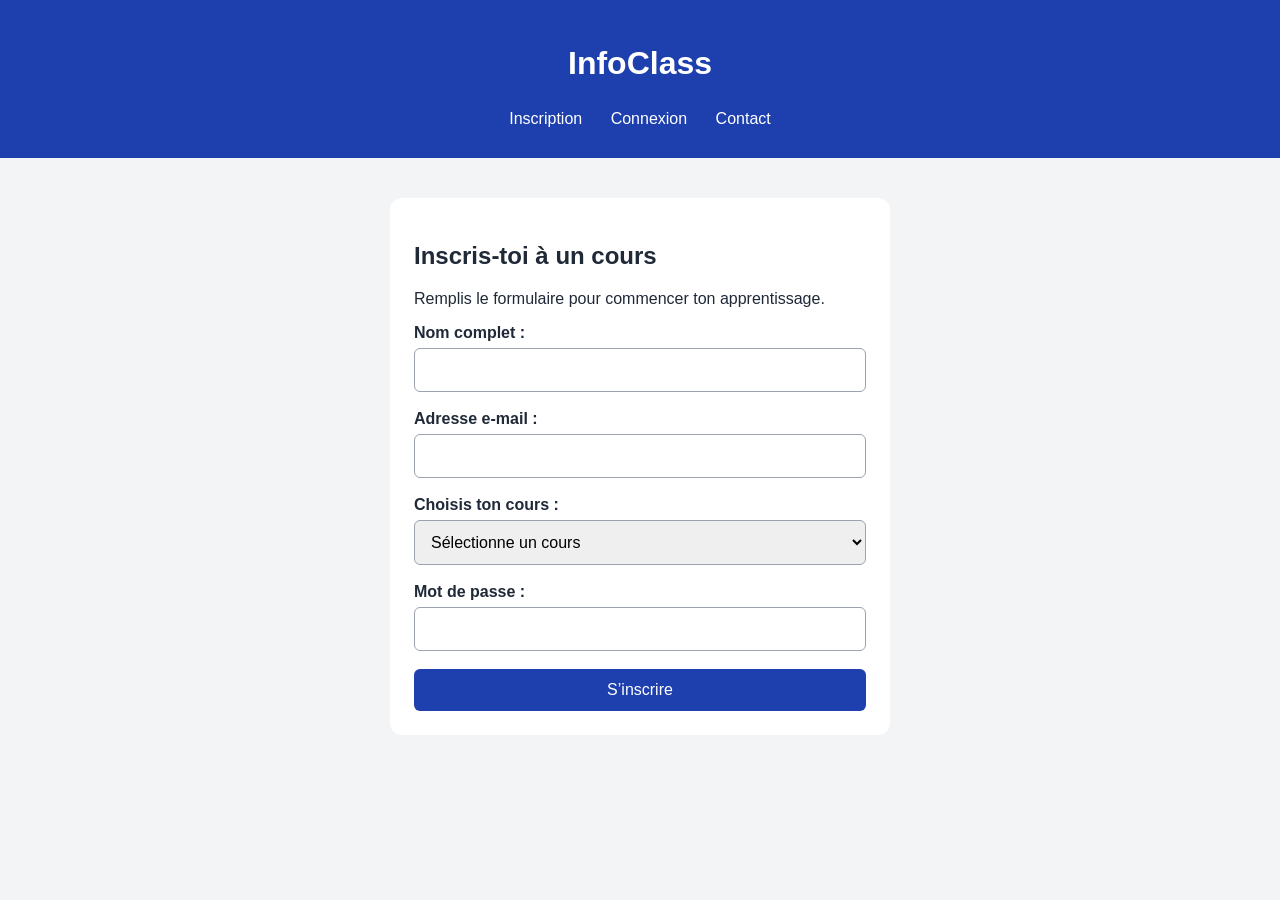
==== index.html @ 31857bf5 "Créer les trois pages et leurs formulaires" ====
<!DOCTYPE html>
<html lang="fr">
<head>
    <meta charset="UTF-8">
    <meta name="viewport" content="width=device-width, initial-scale=1.0">
    <title>Inscription - InfoClass</title>
    <link rel="stylesheet" href="style.css">
</head>
<body>
    <header>
        <h1>InfoClass</h1>

        <nav>
            <a href="index.html">Inscription</a>
            <a href="connexion.html">Connexion</a>
            <a href="contact.html">Contact</a>
        </nav>
    </header>

    <main>
        <h2>Inscris-toi à un cours</h2>
        <p>Remplis le formulaire pour commencer ton apprentissage.</p>
        <form>
    <div>
        <label for="nom">Nom complet :</label>
        <input type="text" id="nom" name="nom" required>
    </div>

    <div>
        <label for="email">Adresse e-mail :</label>
        <input type="email" id="email" name="email" required>
    </div>
    <div>
    <label for="cours">Choisis ton cours :</label>
    <select id="cours" name="cours" required>
        <option value="">Sélectionne un cours</option>
        <option value="html-css">HTML et CSS</option>
        <option value="javascript">JavaScript</option>
        <option value="bureautique">Bureautique</option>
    </select>
</div>

<div>
    <label for="mot-de-passe">Mot de passe :</label>
    <input
        type="password"
        id="mot-de-passe"
        name="motDePasse"
        minlength="8"
        required
    >
</div>

    <button type="submit">S’inscrire</button>
</form>

    </main>
    <script src="script.js"></script>
</body>
</html>
---- style.css ----
body {
    font-family: Arial, sans-serif;
    margin: 0;
    background-color: #f3f4f6;
    color: #1f2937;
}

header {
    background-color: #1e40af;
    color: white;
    text-align: center;
    padding: 24px;
}

nav a {
    color: white;
    text-decoration: none;
    display: inline-block;
    margin: 6px 12px;
}

nav a:hover {
    text-decoration: underline;
}

main {
    max-width: 500px;
    margin: 40px auto;
    padding: 24px;
    background-color: white;
    border-radius: 12px;
}
* {
    box-sizing: border-box;
}

form div {
    margin-bottom: 18px;
}

label {
    display: block;
    margin-bottom: 6px;
    font-weight: bold;
}

input,
select,
textarea {
    width: 100%;
    padding: 12px;
    border: 1px solid #9ca3af;
    border-radius: 6px;
    font: inherit;
}

textarea {
    resize: vertical;
}

input:focus,
select:focus,
textarea:focus {
    outline: 3px solid #2563eb;
    outline-offset: 2px;
}

button {
    width: 100%;
    padding: 12px;
    background-color: #1e40af;
    color: white;
    border: none;
    border-radius: 6px;
    font: inherit;
    cursor: pointer;
}

button:hover {
    background-color: #1e3a8a;
}
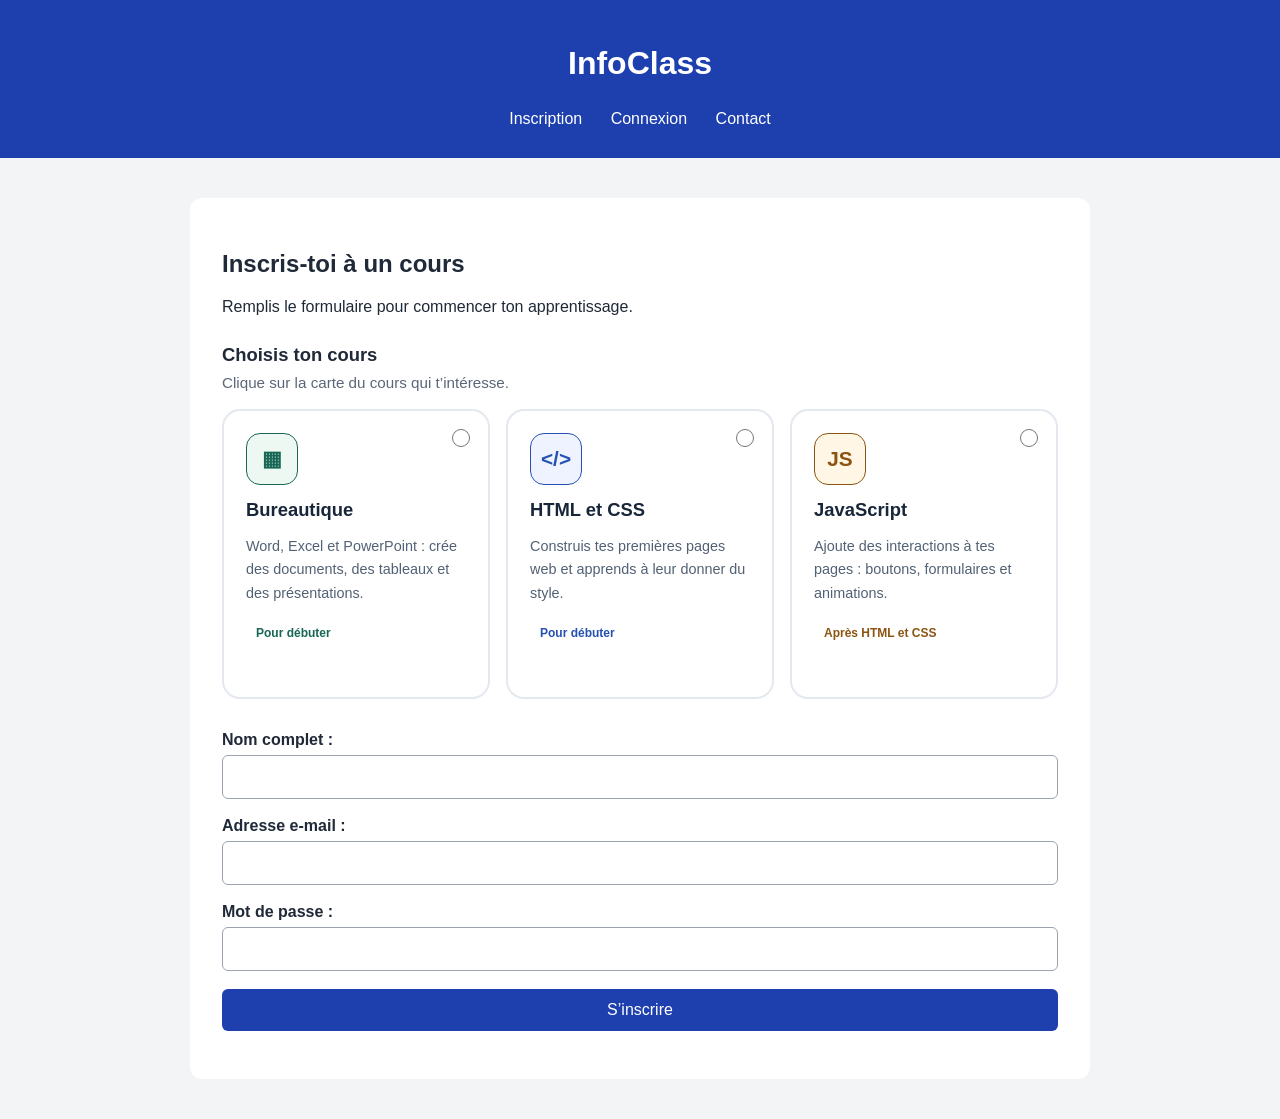
==== commit d6115d55: "Add files via upload" ====
--- a/index.html
+++ b/index.html
@@ -6,7 +6,7 @@
     <title>Inscription - InfoClass</title>
     <link rel="stylesheet" href="style.css">
 </head>
-<body>
+<body data-page="inscription">
     <header>
         <h1>InfoClass</h1>
 
@@ -21,40 +21,62 @@
         <h2>Inscris-toi à un cours</h2>
         <p>Remplis le formulaire pour commencer ton apprentissage.</p>
         <form>
+    <fieldset class="choix-cours">
+      <legend>Choisis ton cours</legend>
+      <p class="aide-cours">Clique sur la carte du cours qui t’intéresse.</p>
+      <div class="grille-cours">
+        <label class="carte-cours" style="--accent: #186755; --teinte: #edf8f3">
+          <input type="radio" name="cours" value="bureautique" required>
+          <span class="icone-cours" aria-hidden="true">▦</span>
+          <span class="titre-cours">Bureautique</span>
+          <span class="description-cours">Word, Excel et PowerPoint : crée des documents, des tableaux et des présentations.</span>
+          <span class="niveau-cours">Pour débuter</span>
+          <span class="selection-cours" aria-hidden="true">✓ Cours sélectionné</span>
+        </label>
+        <label class="carte-cours" style="--accent: #2551b2; --teinte: #eef3ff">
+          <input type="radio" name="cours" value="html-css" required>
+          <span class="icone-cours" aria-hidden="true">&lt;/&gt;</span>
+          <span class="titre-cours">HTML et CSS</span>
+          <span class="description-cours">Construis tes premières pages web et apprends à leur donner du style.</span>
+          <span class="niveau-cours">Pour débuter</span>
+          <span class="selection-cours" aria-hidden="true">✓ Cours sélectionné</span>
+        </label>
+        <label class="carte-cours" style="--accent: #8b5411; --teinte: #fff6e6">
+          <input type="radio" name="cours" value="javascript" required>
+          <span class="icone-cours" aria-hidden="true">JS</span>
+          <span class="titre-cours">JavaScript</span>
+          <span class="description-cours">Ajoute des interactions à tes pages : boutons, formulaires et animations.</span>
+          <span class="niveau-cours">Après HTML et CSS</span>
+          <span class="selection-cours" aria-hidden="true">✓ Cours sélectionné</span>
+        </label>
+      </div>
+    </fieldset>
     <div>
         <label for="nom">Nom complet :</label>
-        <input type="text" id="nom" name="nom" required>
+        <input type="text" id="nom" name="nom" maxlength="100" autocomplete="name" required>
     </div>
 
     <div>
         <label for="email">Adresse e-mail :</label>
-        <input type="email" id="email" name="email" required>
+        <input type="email" id="email" name="email" maxlength="254" autocomplete="email" required>
     </div>
-    <div>
-    <label for="cours">Choisis ton cours :</label>
-    <select id="cours" name="cours" required>
-        <option value="">Sélectionne un cours</option>
-        <option value="html-css">HTML et CSS</option>
-        <option value="javascript">JavaScript</option>
-        <option value="bureautique">Bureautique</option>
-    </select>
-</div>
+
 
 <div>
     <label for="mot-de-passe">Mot de passe :</label>
     <input
         type="password"
         id="mot-de-passe"
-        name="motDePasse"
+        name="motDePasse" autocomplete="new-password" maxlength="128"
         minlength="8"
         required
     >
 </div>
 
     <button type="submit">S’inscrire</button>
-</form>
+</form><p id="statut" class="statut" role="status" aria-live="polite"></p>
 
     </main>
-    <script src="script.js"></script>
+    <script src="config.js"></script><script src="script.js"></script>
 </body>
-</html>+</html>
--- a/style.css
+++ b/style.css
@@ -1,81 +1,112 @@
-body {
-    font-family: Arial, sans-serif;
-    margin: 0;
-    background-color: #f3f4f6;
-    color: #1f2937;
+body {
+    font-family: Arial, sans-serif;
+    margin: 0;
+    background-color: #f3f4f6;
+    color: #1f2937;
+}
+
+header {
+    background-color: #1e40af;
+    color: white;
+    text-align: center;
+    padding: 24px;
+}
+
+nav a {
+    color: white;
+    text-decoration: none;
+    display: inline-block;
+    margin: 6px 12px;
+}
+
+nav a:hover {
+    text-decoration: underline;
+}
+
+main {
+    max-width: 500px;
+    margin: 40px auto;
+    padding: 24px;
+    background-color: white;
+    border-radius: 12px;
+}
+* {
+    box-sizing: border-box;
+}
+
+form div {
+    margin-bottom: 18px;
+}
+
+label {
+    display: block;
+    margin-bottom: 6px;
+    font-weight: bold;
+}
+
+input,
+select,
+textarea {
+    width: 100%;
+    padding: 12px;
+    border: 1px solid #9ca3af;
+    border-radius: 6px;
+    font: inherit;
+}
+
+textarea {
+    resize: vertical;
+}
+
+input:focus,
+select:focus,
+textarea:focus {
+    outline: 3px solid #2563eb;
+    outline-offset: 2px;
+}
+
+button {
+    width: 100%;
+    padding: 12px;
+    background-color: #1e40af;
+    color: white;
+    border: none;
+    border-radius: 6px;
+    font: inherit;
+    cursor: pointer;
+}
+
+button:hover {
+    background-color: #1e3a8a;
+}.statut { line-height: 1.6; overflow-wrap: anywhere; }
+.erreur { color: #a41616; }
+button:disabled { opacity: .65; cursor: wait; }
+main { width: calc(100% - 32px); }
+dt { font-weight: bold; margin-top: 20px; }
+dd { margin: 8px 0; overflow-wrap: anywhere; }
+[hidden] { display: none !important; }
+
+/* Cartes de sélection des cours */
+body[data-page="inscription"] main { max-width: 900px; padding: 32px; }
+.choix-cours { border: 0; padding: 0; margin: 28px 0 32px; min-width: 0; }
+.choix-cours legend { font-size: 1.15rem; font-weight: 700; padding: 0; }
+.aide-cours { color: #5b6678; font-size: .95rem; margin: 8px 0 18px; }
+form .grille-cours { display: grid; grid-template-columns: repeat(3, minmax(0, 1fr)); gap: 16px; margin: 0; }
+.carte-cours { position: relative; display: flex; flex-direction: column; align-items: flex-start; gap: 14px; margin: 0; padding: 22px; border: 2px solid #e4e8ef; border-radius: 18px; cursor: pointer; background: #fff; transition: border-color .18s, background .18s, box-shadow .18s; }
+.carte-cours:hover { border-color: var(--accent); background: var(--teinte); }
+.carte-cours:has(input:checked) { border-color: var(--accent); background: var(--teinte); box-shadow: 0 5px 18px #172b4d10; }
+.carte-cours:focus-within { outline: 3px solid #2563eb; outline-offset: 4px; }
+.carte-cours input { position: absolute; top: 18px; right: 18px; width: 18px; height: 18px; padding: 0; margin: 0; accent-color: var(--accent); }
+.carte-cours input:focus { outline: none; }
+.icone-cours { width: 52px; height: 52px; display: grid; place-items: center; background: var(--teinte); color: var(--accent); border: 1px solid currentColor; border-radius: 14px; font-size: 1.3rem; font-weight: 800; }
+.titre-cours { font-size: 1.15rem; color: #182639; }
+.description-cours { font-size: .9rem; line-height: 1.65; color: #526174; font-weight: 400; }
+.niveau-cours { margin-top: auto; padding: 6px 10px; background: #ffffffb8; border-radius: 20px; color: var(--accent); font-size: .75rem; }
+.selection-cours { color: var(--accent); font-size: .78rem; visibility: hidden; }
+.carte-cours input:checked ~ .selection-cours { visibility: visible; }
+@media (max-width: 680px) {
+  form .grille-cours { grid-template-columns: 1fr; }
+  body[data-page="inscription"] main { padding: 22px; margin: 24px auto; }
+  .carte-cours { gap: 10px; }
 }
-
-header {
-    background-color: #1e40af;
-    color: white;
-    text-align: center;
-    padding: 24px;
-}
-
-nav a {
-    color: white;
-    text-decoration: none;
-    display: inline-block;
-    margin: 6px 12px;
-}
-
-nav a:hover {
-    text-decoration: underline;
-}
-
-main {
-    max-width: 500px;
-    margin: 40px auto;
-    padding: 24px;
-    background-color: white;
-    border-radius: 12px;
-}
-* {
-    box-sizing: border-box;
-}
-
-form div {
-    margin-bottom: 18px;
-}
-
-label {
-    display: block;
-    margin-bottom: 6px;
-    font-weight: bold;
-}
-
-input,
-select,
-textarea {
-    width: 100%;
-    padding: 12px;
-    border: 1px solid #9ca3af;
-    border-radius: 6px;
-    font: inherit;
-}
-
-textarea {
-    resize: vertical;
-}
-
-input:focus,
-select:focus,
-textarea:focus {
-    outline: 3px solid #2563eb;
-    outline-offset: 2px;
-}
-
-button {
-    width: 100%;
-    padding: 12px;
-    background-color: #1e40af;
-    color: white;
-    border: none;
-    border-radius: 6px;
-    font: inherit;
-    cursor: pointer;
-}
-
-button:hover {
-    background-color: #1e3a8a;
-}+@media (prefers-reduced-motion: reduce) { .carte-cours { transition: none; } }
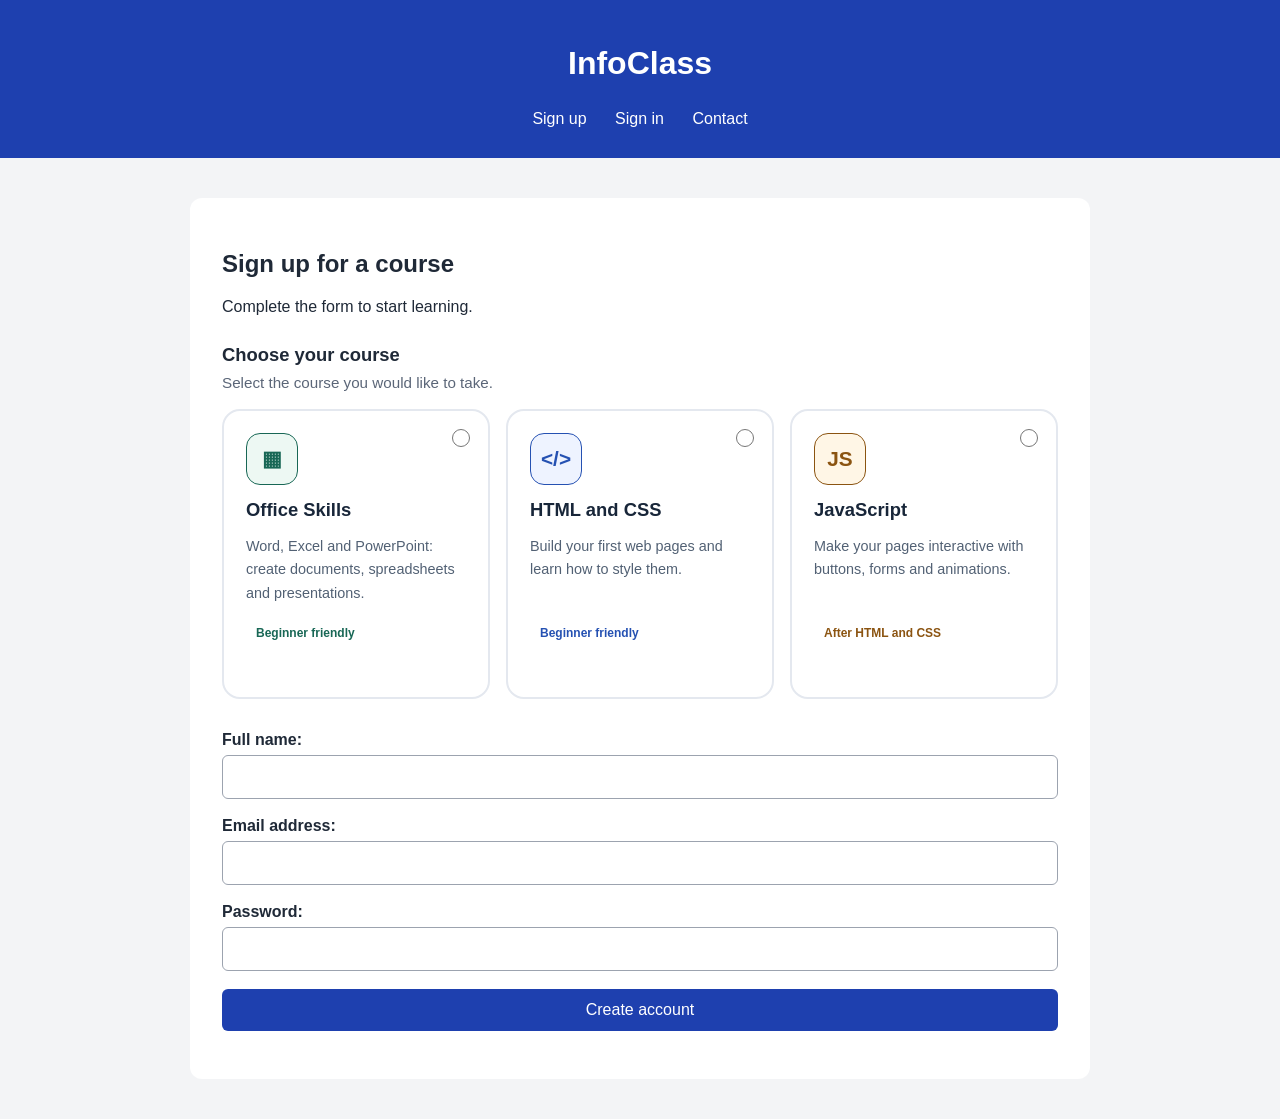
==== commit ca72042f: "Add files via upload" ====
--- a/index.html
+++ b/index.html
@@ -1,9 +1,9 @@
 <!DOCTYPE html>
-<html lang="fr">
+<html lang="en">
 <head>
     <meta charset="UTF-8">
     <meta name="viewport" content="width=device-width, initial-scale=1.0">
-    <title>Inscription - InfoClass</title>
+    <title>Sign up - InfoClass</title>
     <link rel="stylesheet" href="style.css">
 </head>
 <body data-page="inscription">
@@ -11,59 +11,59 @@
         <h1>InfoClass</h1>
 
         <nav>
-            <a href="index.html">Inscription</a>
-            <a href="connexion.html">Connexion</a>
+            <a href="index.html">Sign up</a>
+            <a href="connexion.html">Sign in</a>
             <a href="contact.html">Contact</a>
         </nav>
     </header>
 
     <main>
-        <h2>Inscris-toi à un cours</h2>
-        <p>Remplis le formulaire pour commencer ton apprentissage.</p>
+        <h2>Sign up for a course</h2>
+        <p>Complete the form to start learning.</p>
         <form>
     <fieldset class="choix-cours">
-      <legend>Choisis ton cours</legend>
-      <p class="aide-cours">Clique sur la carte du cours qui t’intéresse.</p>
+      <legend>Choose your course</legend>
+      <p class="aide-cours">Select the course you would like to take.</p>
       <div class="grille-cours">
         <label class="carte-cours" style="--accent: #186755; --teinte: #edf8f3">
           <input type="radio" name="cours" value="bureautique" required>
           <span class="icone-cours" aria-hidden="true">▦</span>
-          <span class="titre-cours">Bureautique</span>
-          <span class="description-cours">Word, Excel et PowerPoint : crée des documents, des tableaux et des présentations.</span>
-          <span class="niveau-cours">Pour débuter</span>
-          <span class="selection-cours" aria-hidden="true">✓ Cours sélectionné</span>
+          <span class="titre-cours">Office Skills</span>
+          <span class="description-cours">Word, Excel and PowerPoint: create documents, spreadsheets and presentations.</span>
+          <span class="niveau-cours">Beginner friendly</span>
+          <span class="selection-cours" aria-hidden="true">✓ Course selected</span>
         </label>
         <label class="carte-cours" style="--accent: #2551b2; --teinte: #eef3ff">
           <input type="radio" name="cours" value="html-css" required>
           <span class="icone-cours" aria-hidden="true">&lt;/&gt;</span>
-          <span class="titre-cours">HTML et CSS</span>
-          <span class="description-cours">Construis tes premières pages web et apprends à leur donner du style.</span>
-          <span class="niveau-cours">Pour débuter</span>
-          <span class="selection-cours" aria-hidden="true">✓ Cours sélectionné</span>
+          <span class="titre-cours">HTML and CSS</span>
+          <span class="description-cours">Build your first web pages and learn how to style them.</span>
+          <span class="niveau-cours">Beginner friendly</span>
+          <span class="selection-cours" aria-hidden="true">✓ Course selected</span>
         </label>
         <label class="carte-cours" style="--accent: #8b5411; --teinte: #fff6e6">
           <input type="radio" name="cours" value="javascript" required>
           <span class="icone-cours" aria-hidden="true">JS</span>
           <span class="titre-cours">JavaScript</span>
-          <span class="description-cours">Ajoute des interactions à tes pages : boutons, formulaires et animations.</span>
-          <span class="niveau-cours">Après HTML et CSS</span>
-          <span class="selection-cours" aria-hidden="true">✓ Cours sélectionné</span>
+          <span class="description-cours">Make your pages interactive with buttons, forms and animations.</span>
+          <span class="niveau-cours">After HTML and CSS</span>
+          <span class="selection-cours" aria-hidden="true">✓ Course selected</span>
         </label>
       </div>
     </fieldset>
     <div>
-        <label for="nom">Nom complet :</label>
+        <label for="nom">Full name:</label>
         <input type="text" id="nom" name="nom" maxlength="100" autocomplete="name" required>
     </div>
 
     <div>
-        <label for="email">Adresse e-mail :</label>
+        <label for="email">Email address:</label>
         <input type="email" id="email" name="email" maxlength="254" autocomplete="email" required>
     </div>
 
 
 <div>
-    <label for="mot-de-passe">Mot de passe :</label>
+    <label for="mot-de-passe">Password:</label>
     <input
         type="password"
         id="mot-de-passe"
@@ -73,7 +73,7 @@
     >
 </div>
 
-    <button type="submit">S’inscrire</button>
+    <button type="submit">Create account</button>
 </form><p id="statut" class="statut" role="status" aria-live="polite"></p>
 
     </main>
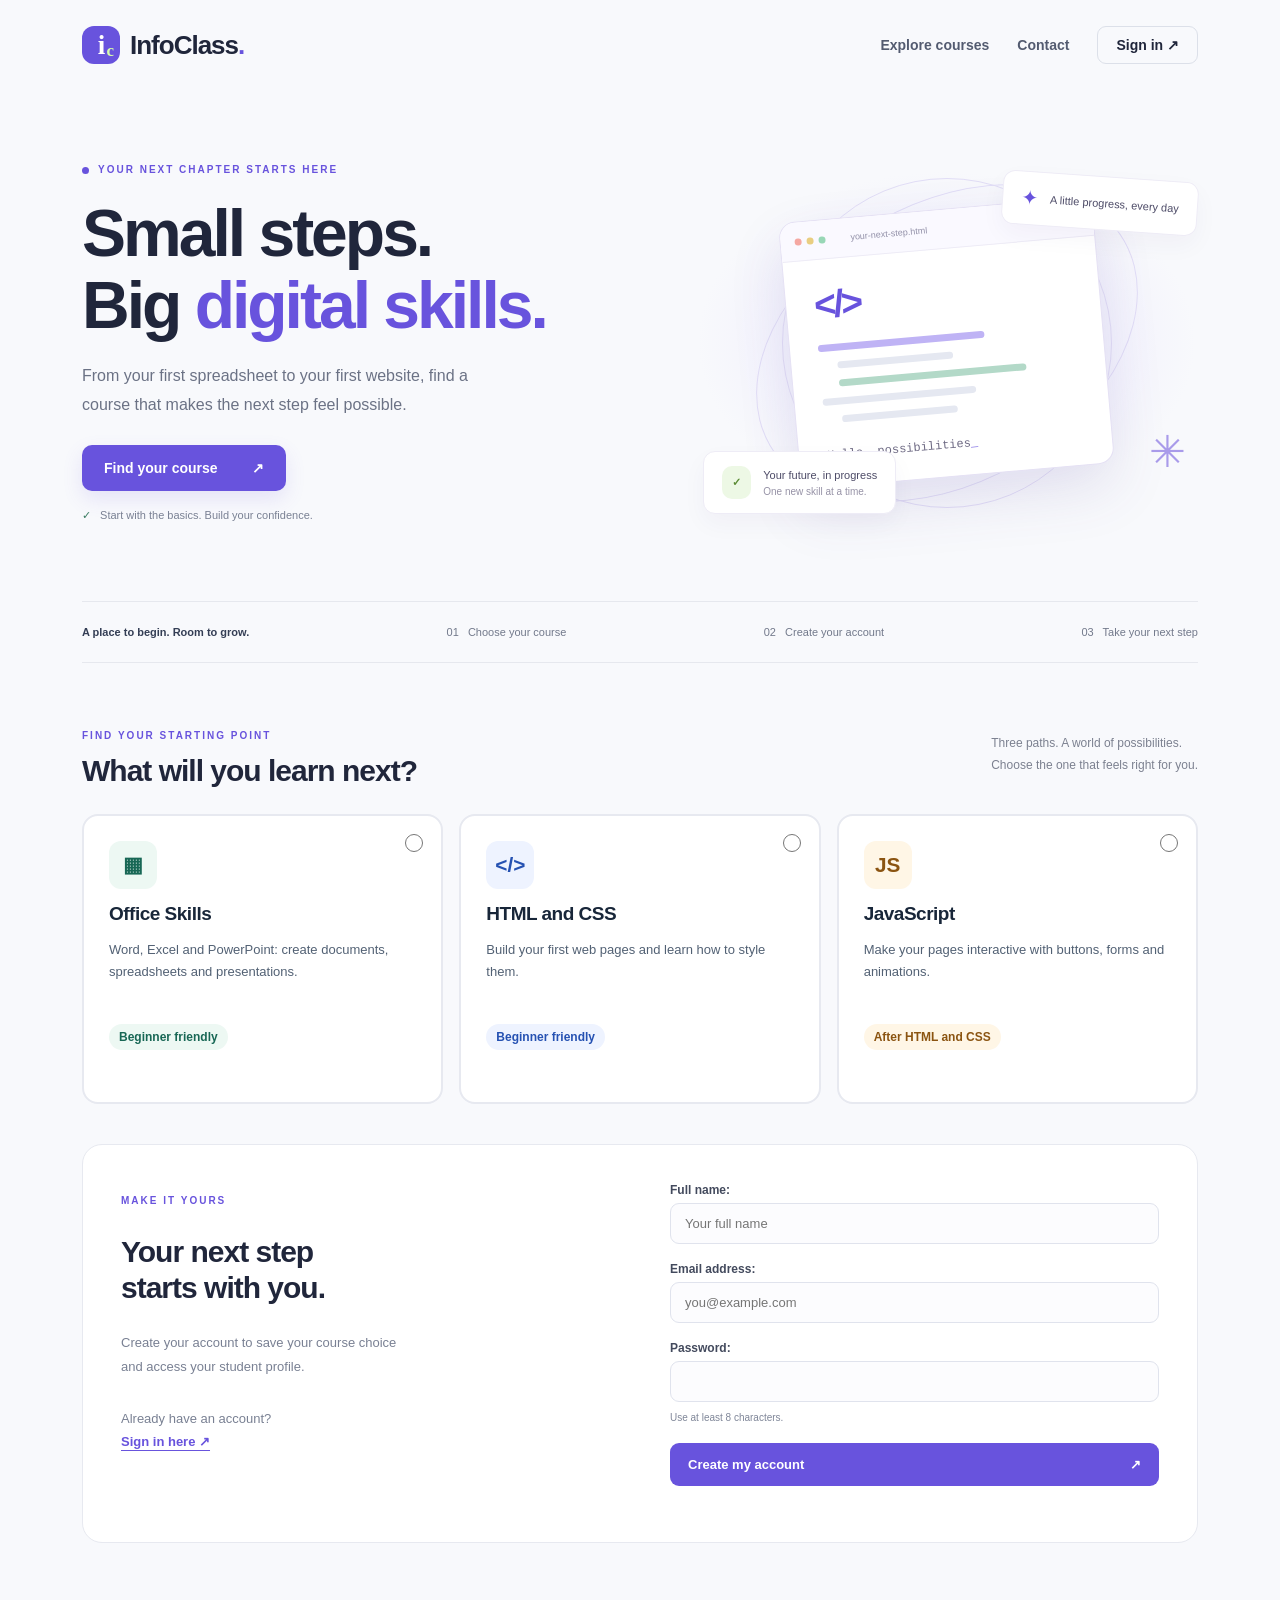
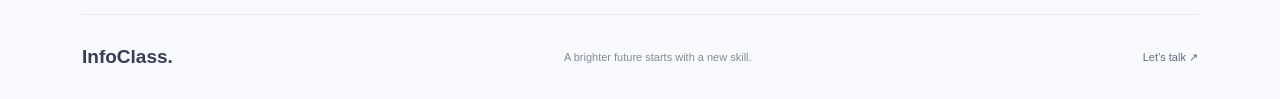
==== commit 6d41acce: "Add files via upload" ====
--- a/index.html
+++ b/index.html
@@ -3,27 +3,40 @@
 <head>
     <meta charset="UTF-8">
     <meta name="viewport" content="width=device-width, initial-scale=1.0">
-    <title>Sign up - InfoClass</title>
+    <title>InfoClass — Build your digital confidence</title>
+    <meta name="description" content="Choose Office Skills, HTML and CSS, or JavaScript. Create your InfoClass account and take your next step in learning.">
     <link rel="stylesheet" href="style.css">
 </head>
 <body data-page="inscription">
-    <header>
-        <h1>InfoClass</h1>
-
-        <nav>
-            <a href="index.html">Sign up</a>
-            <a href="connexion.html">Sign in</a>
-            <a href="contact.html">Contact</a>
-        </nav>
+    <header class="home-header">
+      <a class="brand" href="index.html" aria-label="InfoClass home"><span class="brand-symbol" aria-hidden="true">i<span>c</span></span>InfoClass<span class="brand-dot">.</span></a>
+      <nav aria-label="Main navigation"><a href="#courses">Explore courses</a><a href="contact.html">Contact</a><a class="nav-signin" href="connexion.html">Sign in <span aria-hidden="true">↗</span></a></nav>
     </header>
-
-    <main>
-        <h2>Sign up for a course</h2>
-        <p>Complete the form to start learning.</p>
+    <main class="home-main">
+      <section class="hero" aria-labelledby="hero-title">
+        <div class="hero-copy"><p class="eyebrow"><span></span> YOUR NEXT CHAPTER STARTS HERE</p>
+          <h1 id="hero-title">Small steps.<br>Big <span>digital skills.</span></h1>
+          <p class="hero-description">From your first spreadsheet to your first website, find a course that makes the next step feel possible.</p>
+          <a class="primary-link" href="#courses">Find your course <span aria-hidden="true">↗</span></a>
+          <p class="hero-note"><span aria-hidden="true">✓</span> Start with the basics. Build your confidence.</p>
+        </div>
+        <div class="hero-art" aria-hidden="true">
+          <span class="art-orbit orbit-one"></span><span class="art-orbit orbit-two"></span>
+          <div class="floating-label label-top"><span>✦</span> A little progress, every day</div>
+          <div class="art-window"><div class="window-toolbar"><i></i><i></i><i></i><span>your-next-step.html</span></div>
+            <div class="window-content"><div class="code-mark">&lt;/&gt;</div><div class="code-line line-purple"></div><div class="code-line line-short"></div><div class="code-line line-green"></div><div class="code-line line-medium"></div><div class="code-line line-short"></div><div class="code-bottom">Hello, possibilities<span>_</span></div></div>
+          </div>
+          <div class="floating-label label-bottom"><span class="check-art">✓</span><div>Your future, in progress<small>One new skill at a time.</small></div></div>
+          <span class="art-star">✳</span>
+        </div>
+      </section>
+      <div class="learning-strip"><span>A place to begin. Room to grow.</span><span>01 &nbsp; Choose your course</span><span>02 &nbsp; Create your account</span><span>03 &nbsp; Take your next step</span></div>
+      <section class="enrollment" aria-labelledby="course-heading">
+        <div class="section-heading" id="courses"><div><p class="eyebrow">FIND YOUR STARTING POINT</p><h2 id="course-heading">What will you learn next?</h2></div><p>Three paths. A world of possibilities.<br>Choose the one that feels right for you.</p></div>
         <form>
     <fieldset class="choix-cours">
-      <legend>Choose your course</legend>
-      <p class="aide-cours">Select the course you would like to take.</p>
+      <legend class="visually-hidden">Choose your course</legend>
+      
       <div class="grille-cours">
         <label class="carte-cours" style="--accent: #186755; --teinte: #edf8f3">
           <input type="radio" name="cours" value="bureautique" required>
@@ -51,14 +64,14 @@
         </label>
       </div>
     </fieldset>
-    <div>
+    <section class="account-panel" aria-labelledby="account-heading"><div class="account-intro"><p class="eyebrow">MAKE IT YOURS</p><h2 id="account-heading">Your next step<br>starts with you.</h2><p>Create your account to save your course choice and access your student profile.</p><p class="existing-account">Already have an account?<br><a href="connexion.html">Sign in here ↗</a></p></div><div class="account-fields">    <div>
         <label for="nom">Full name:</label>
-        <input type="text" id="nom" name="nom" maxlength="100" autocomplete="name" required>
+        <input type="text" id="nom" name="nom" maxlength="100" autocomplete="name" placeholder="Your full name" required>
     </div>
 
     <div>
         <label for="email">Email address:</label>
-        <input type="email" id="email" name="email" maxlength="254" autocomplete="email" required>
+        <input type="email" id="email" name="email" maxlength="254" autocomplete="email" placeholder="you@example.com" required>
     </div>
 
 
@@ -68,15 +81,18 @@
         type="password"
         id="mot-de-passe"
         name="motDePasse" autocomplete="new-password" maxlength="128"
-        minlength="8"
+        minlength="8" aria-describedby="password-hint"
         required
     >
 </div>
 
-    <button type="submit">Create account</button>
+    <p class="password-hint" id="password-hint">Use at least 8 characters.</p><button type="submit">Create my account <span aria-hidden="true">↗</span></button>
+</div></section>
 </form><p id="statut" class="statut" role="status" aria-live="polite"></p>
 
+      </section>
     </main>
+    <footer class="home-footer"><a class="footer-brand" href="index.html">InfoClass.</a><p>A brighter future starts with a new skill.</p><a href="contact.html">Let’s talk ↗</a></footer>
     <script src="config.js"></script><script src="script.js"></script>
 </body>
 </html>
--- a/style.css
+++ b/style.css
@@ -110,3 +110,47 @@
   .carte-cours { gap: 10px; }
 }
 @media (prefers-reduced-motion: reduce) { .carte-cours { transition: none; } }
+
+/* InfoClass home */
+body[data-page="inscription"] { background: #f8f9fc; color: #20263b; font-family: 'Segoe UI', Arial, sans-serif; }
+body[data-page="inscription"] .home-header { max-width: 1180px; margin: auto; background: transparent; color: #20263b; padding: 26px 32px; display: flex; align-items: center; justify-content: space-between; gap: 20px; text-align: left; }
+.brand { display: flex; align-items: center; font-size: 26px; font-weight: 800; text-decoration: none; color: #20263b; letter-spacing: -1px; }
+.brand-symbol { display: grid; place-items: center; position: relative; width: 38px; height: 38px; border-radius: 12px; background: #6853dd; color: white; margin-right: 10px; font-size: 27px; font-family: Georgia, serif; }
+.brand-symbol span { position: absolute; bottom: 3px; right: 7px; font-size: 17px; color: #d5fcaa; }
+.brand-dot { color: #6853dd; }
+.home-header nav { display: flex; align-items: center; gap: 28px; }
+.home-header nav a { color: #535b70; font-size: 14px; font-weight: 600; margin: 0; }
+.home-header nav .nav-signin { border: 1px solid #dce0e9; padding: 10px 18px; border-radius: 9px; color: #20263b; }
+body[data-page="inscription"] main.home-main { max-width: 1180px; width: 100%; background: transparent; margin: 0 auto; padding: 0 32px; border-radius: 0; }
+.hero { display: grid; grid-template-columns: 1.15fr 1fr; align-items: center; gap: 35px; padding: 62px 0 68px; }
+.eyebrow { font-size: 10px; font-weight: 800; letter-spacing: 2px; color: #6853dd; line-height: 1.6; }
+.hero-copy .eyebrow { display: flex; align-items: center; gap: 9px; }
+.eyebrow > span { width: 7px; height: 7px; border-radius: 50%; background: #6853dd; }
+.hero h1 { font-size: clamp(40px, 5.2vw, 66px); line-height: 1.09; letter-spacing: -3px; margin: 20px 0; font-weight: 800; }
+.hero h1 > span { color: #6853dd; }
+.hero-description { max-width: 410px; color: #6b7285; font-size: 16px; line-height: 1.8; margin-bottom: 26px; }
+.primary-link { display: inline-flex; align-items: center; gap: 34px; border-radius: 10px; color: white; text-decoration: none; background: #6853dd; padding: 15px 22px; font-size: 14px; font-weight: 700; box-shadow: 0 8px 20px #6853dd22; }
+.primary-link:hover { background: #5140b6; }
+.hero-note { font-size: 11px; color: #798093; margin-top: 18px; }
+.hero-note span { color: #397b60; margin-right: 6px; }
+.hero-art { min-height: 345px; position: relative; display: grid; place-items: center; background: radial-gradient(ellipse, #e9e5ff 0%, #f8f9fc00 70%); }
+.art-orbit { position: absolute; border: 1px solid #e1ddf6; border-radius: 50%; width: 330px; height: 330px; }
+.orbit-two { width: 410px; height: 280px; transform: rotate(-30deg); }
+.art-window { width: 315px; max-width: 85%; background: #fff; border: 1px solid #e5e1f4; border-radius: 16px; transform: rotate(-5deg); box-shadow: 0 24px 55px #55449b20; overflow: hidden; }
+.window-toolbar { background: #faf9ff; border-bottom: 1px solid #eeecf6; padding: 14px; display: flex; gap: 5px; align-items: center; }
+.window-toolbar i { width: 7px; height: 7px; border-radius: 50%; background: #d8d3e9; }
+.window-toolbar i:first-child { background: #f5a8a2; }.window-toolbar i:nth-child(2) { background: #e9ce81; }.window-toolbar i:nth-child(3) { background: #98d7b6; }
+.window-toolbar span { font-size: 9px; margin-left: 20px; color: #9290a8; }
+.window-content { padding: 24px 28px; }.code-mark { font-size: 38px; font-weight: 800; color: #6853dd; margin-bottom: 18px; letter-spacing: -3px; }
+.code-line { height: 7px; background: #e5e8f1; border-radius: 8px; margin-bottom: 11px; width: 82%; }.line-purple { background: #bfb3f5; width: 65%; }.line-short { width: 45%; margin-left: 18px; }.line-green { width: 73%; background: #b3d9c8; margin-left: 18px; }.line-medium { width: 60%; }
+.code-bottom { margin-top: 25px; color: #6d6983; font: 12px monospace; }.code-bottom span { color: #6853dd; }
+.floating-label { position: absolute; z-index: 1; background: white; border: 1px solid #eeecf6; box-shadow: 0 10px 25px #3426650a; border-radius: 12px; display: flex; align-items: center; gap: 12px; padding: 14px 18px; font-size: 11px; color: #4d4b67; }
+.label-top { top: 6px; right: 0; transform: rotate(4deg); }.label-top > span { color: #6853dd; font-size: 20px; }.label-bottom { bottom: 1px; left: 8px; }.label-bottom small { display: block; color: #9692a6; font-size: 10px; margin-top: 5px; }.check-art { background: #edf8e5; color: #5a8b33; border-radius: 10px; padding: 10px; font-weight: 800; }.art-star { position: absolute; right: 12px; bottom: 38px; color: #a99bea; font-size: 44px; }
+.learning-strip { display: flex; flex-wrap: wrap; justify-content: space-between; gap: 20px; padding: 24px 0; border-top: 1px solid #e6e8ee; border-bottom: 1px solid #e6e8ee; color: #72798b; font-size: 11px; }.learning-strip span:first-child { color: #343e55; font-weight: 700; }
+.enrollment { padding: 55px 0; }.section-heading { display: flex; align-items: flex-end; justify-content: space-between; gap: 20px; scroll-margin-top: 24px; }.section-heading h2 { font-size: 30px; letter-spacing: -1px; margin: 10px 0 0; }.section-heading > p { color: #7c8190; font-size: 12px; line-height: 1.8; }
+.visually-hidden { position: absolute; width: 1px; height: 1px; padding: 0; overflow: hidden; clip-path: inset(50%); white-space: nowrap; }
+.choix-cours { margin-top: 26px; }.carte-cours { padding: 25px; border-color: #e7e9f0; border-radius: 16px; min-height: 290px; }.titre-cours { font-size: 19px; letter-spacing: -.5px; }.description-cours { font-size: 13px; }.icone-cours { border: 0; border-radius: 12px; width: 48px; height: 48px; }.niveau-cours { background: var(--teinte); }.selection-cours { font-size: 11px; }
+.account-panel { display: grid; grid-template-columns: 1fr 1fr; gap: 60px; background: #fff; border: 1px solid #e7e9f0; border-radius: 20px; padding: 38px; margin-top: 40px; }.account-intro h2 { font-size: 30px; line-height: 1.2; letter-spacing: -1px; }.account-intro > p:not(.eyebrow) { font-size: 13px; color: #798093; line-height: 1.8; max-width: 290px; }.account-intro a { color: #6853dd; font-weight: 600; text-underline-offset: 4px; }.existing-account { padding-top: 16px; }.account-fields label { font-size: 12px; color: #434a5d; }.account-fields input { border-color: #e0e3ed; border-radius: 9px; background: #fcfcfe; padding: 12px 14px; font-size: 13px; }.account-fields input:focus { outline-color: #6853dd; }.account-fields .password-hint { font-size: 10px; color: #7f8698; margin: -8px 0 20px; }.account-fields button { background: #6853dd; font-weight: 600; font-size: 13px; border-radius: 9px; display: flex; justify-content: space-between; padding: 14px 18px; }.account-fields button:hover { background: #5140b6; }
+.home-footer { max-width: 1116px; margin: 0 auto; padding: 25px 0; border-top: 1px solid #e6e8ee; display: flex; align-items: center; justify-content: space-between; gap: 20px; font-size: 11px; color: #858a99; }.home-footer a { color: #646a7e; text-decoration: none; }.home-footer .footer-brand { font-size: 19px; font-weight: 800; color: #343e55; }
+@media(max-width: 900px) { .hero { gap: 10px; }.hero-art { transform: scale(.85); }.home-footer { margin: 0 32px; }.account-panel { gap: 30px; }.hero h1 { letter-spacing: -2px; } }
+@media(max-width: 680px) { body[data-page="inscription"] .home-header { padding: 20px; flex-wrap: wrap; }.home-header nav { gap: 18px; }.home-header nav a { font-size: 12px; }.brand { font-size: 23px; }body[data-page="inscription"] main.home-main { padding: 0 20px; margin: 0; }.hero { grid-template-columns: 1fr; padding: 35px 0; }.hero h1 { font-size: 46px; }.hero-art { min-height: 330px; transform: none; margin-top: 30px; }.art-orbit { max-width: 90%; }.orbit-two { width: 100%; max-width: 100%; }.learning-strip { display: grid; grid-template-columns: 1fr 1fr; gap: 16px; font-size: 10px; }.section-heading { display: block; }.section-heading h2 { font-size: 28px; }.section-heading > p { margin-top: 15px; }.enrollment { padding-top: 32px; }.account-panel { grid-template-columns: 1fr; padding: 24px; gap: 20px; margin-top: 25px; }.account-intro h2 br { display: none; }.account-intro h2 { font-size: 26px; }.existing-account { padding-top: 0; }.home-footer { flex-wrap: wrap; margin: 0 20px; }.home-footer p { order: 3; width: 100%; margin-top: 0; }.carte-cours { min-height: 260px; } }
